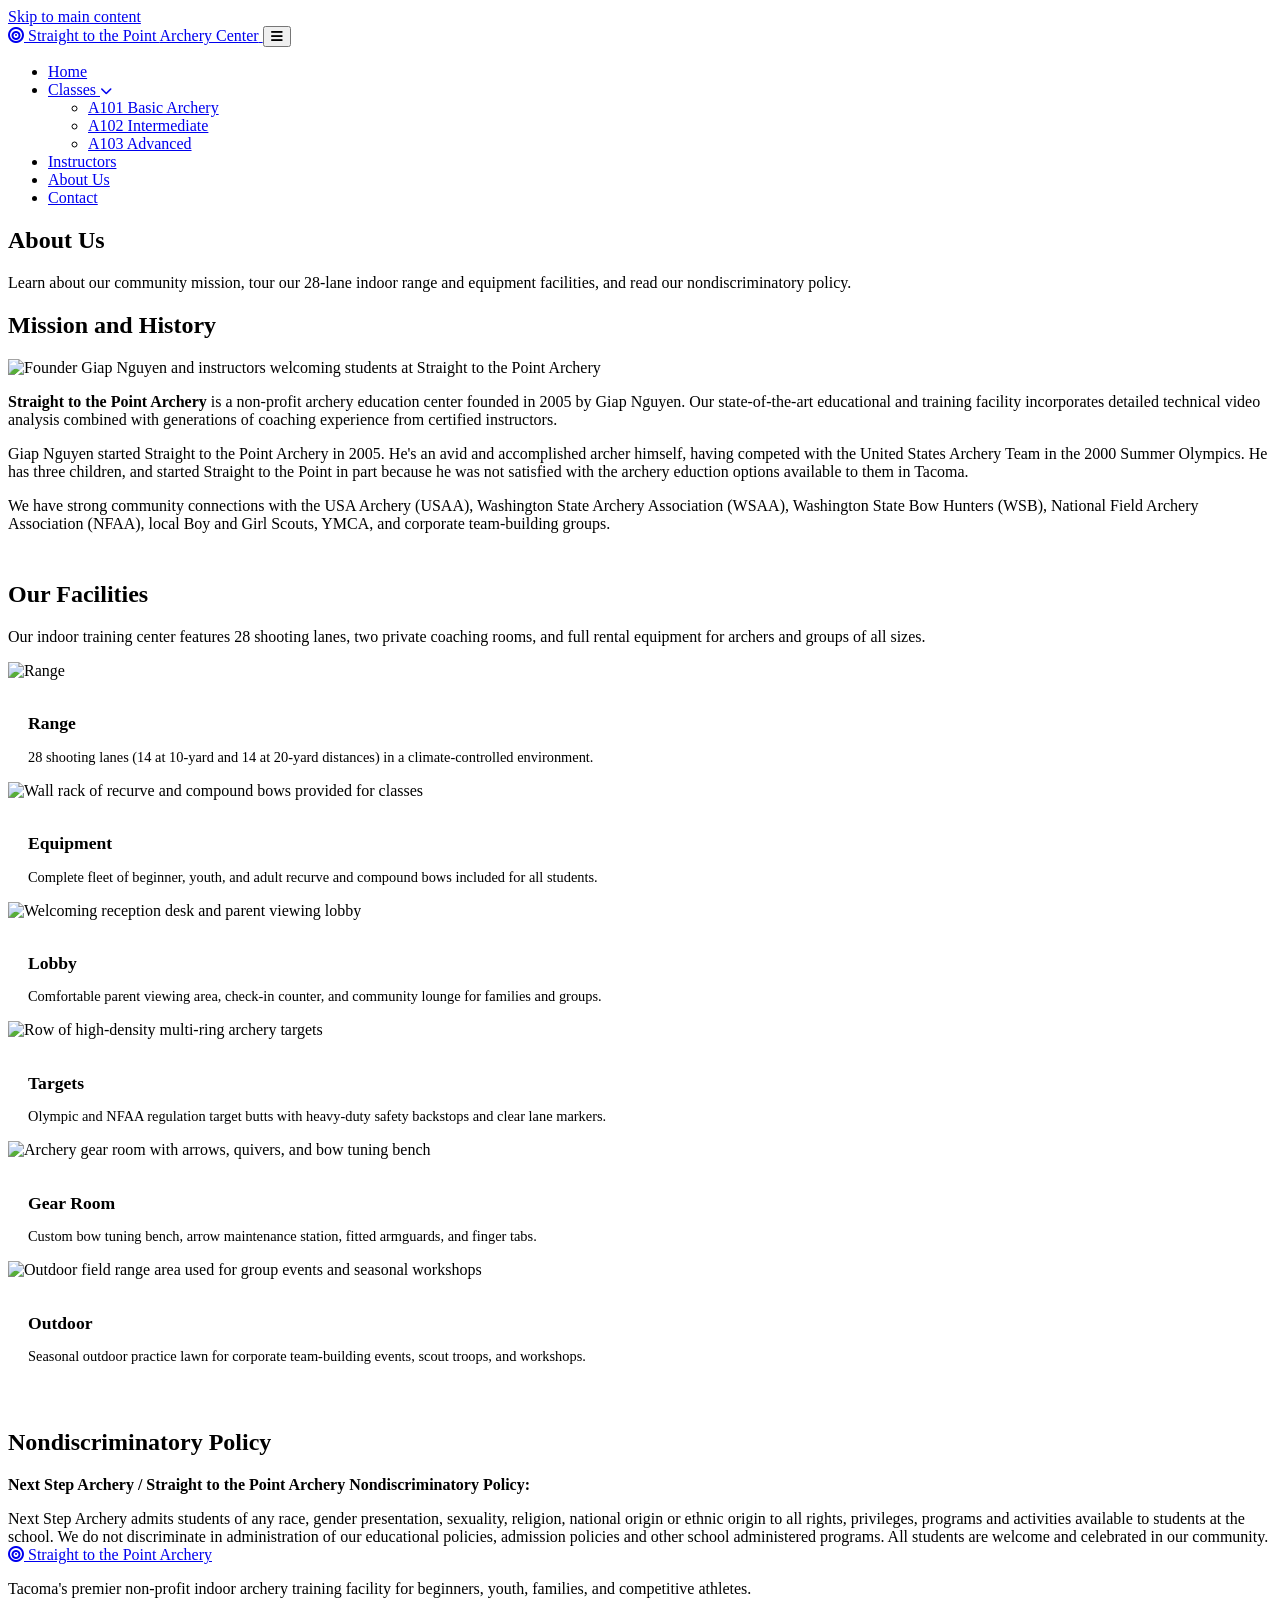
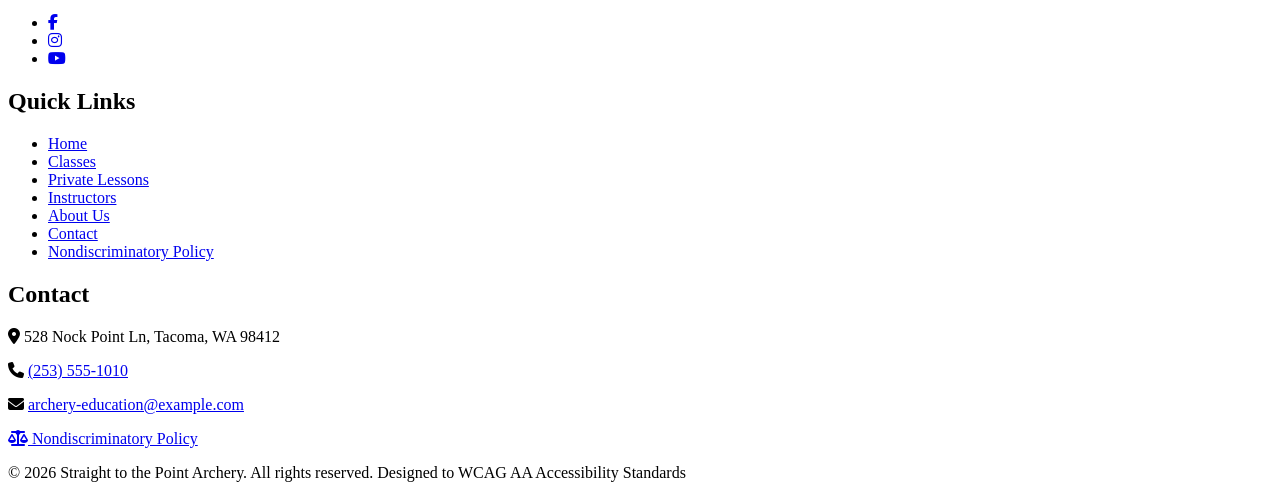
==== about.html @ 1c837aba "Initial commit" ====
<!DOCTYPE html>
<html lang="en">
<head>
  <meta charset="UTF-8">
  <meta name="viewport" content="width=device-width, initial-scale=1.0">
  <title>About Us | Straight to the Point Archery</title>
  <!-- Google Fonts: Montserrat Bold & Open Sans Regular -->
  <link rel="preconnect" href="https://fonts.googleapis.com">
  <link rel="preconnect" href="https://fonts.gstatic.com" crossorigin>
  <link href="https://fonts.googleapis.com/css2?family=Montserrat:wght@600;700&family=Open+Sans:wght@400;600;700&display=swap" rel="stylesheet">
  <!-- Font Awesome Icons -->
  <link rel="stylesheet" href="https://cdnjs.cloudflare.com/ajax/libs/font-awesome/6.5.1/css/all.min.css">
  <link rel="stylesheet" href=C:\Users\Laptop\Desktop\straight-to-the-point-archery\css\styles.css>
</head>
<body>
  <a href="#main-content" class="skip-link">Skip to main content</a>

  <!-- Header & Navigation (Consistent across all 6 pages) -->
  <header class="site-header">
    <div class="container header-inner">
      <a href="index.html" class="logo" aria-label="Straight to the Point Archery Home">
        <span class="logo-mark" aria-hidden="true"><i class="fa-solid fa-bullseye"></i></span>
        <span class="logo-text">
          Straight to the Point
          <span>Archery Center</span>
        </span>
      </a>

      <button class="menu-toggle" id="menuToggle" aria-expanded="false" aria-controls="mainNav" aria-label="Toggle navigation menu">
        <i class="fa-solid fa-bars" aria-hidden="true"></i>
      </button>

      <nav class="main-nav" id="mainNav" aria-label="Main Navigation">
        <ul>
          <li><a href="index.html">Home</a></li>
          <li class="has-dropdown">
            <a href="classes.html">Classes <i class="fa-solid fa-chevron-down" style="font-size:0.75rem;" aria-hidden="true"></i></a>
            <ul class="dropdown-menu" aria-label="Classes Submenu">
              <li><a href="classes.html#a101">A101 Basic Archery</a></li>
              <li><a href="classes.html#a102">A102 Intermediate</a></li>
              <li><a href="classes.html#a103">A103 Advanced</a></li>
            </ul>
          </li>
          <li><a href="instructors.html">Instructors</a></li>
          <li><a href="about.html" class="active" aria-current="page">About Us</a></li>
          <li><a href="contact.html">Contact</a></li>
        </ul>
      </nav>
    </div>
  </header>

  <main id="main-content">
    <section class="page-banner" aria-labelledby="about-page-title">
      <div class="container">
        <div class="page-banner-box">
          <h1 id="about-page-title">About Us</h1>
          <p>Learn about our community mission, tour our 28-lane indoor range and equipment facilities, and read our nondiscriminatory policy.</p>
        </div>
      </div>
    </section>

    <section class="section" aria-labelledby="mission-heading">
      <div class="container">
        <!-- Mission and History (Wireframe Page 6) -->
        <div class="section-header">
          <h2 id="mission-heading" class="section-title">Mission and History</h2>
        </div>

        <div class="split-block" style="margin-bottom:3rem;">
          <img src="C:\Users\Laptop\Desktop\straight-to-the-point-archery\images\mission vision.jpg" alt="Founder Giap Nguyen and instructors welcoming students at Straight to the Point Archery">
          <div>
            <p class="card-text"><strong>Straight to the Point Archery</strong> is a non-profit archery education center founded in 2005 by Giap Nguyen. Our state-of-the-art educational and training facility incorporates detailed technical video analysis combined with generations of coaching experience from certified instructors.</p>
            <p class="card-text">Giap Nguyen started Straight to the Point Archery in 2005. He's an avid and accomplished archer himself, having competed with the United States Archery Team in the 2000 Summer Olympics. He has three children, and started Straight to the Point in part because he was not satisfied with the archery eduction options available to them in Tacoma.</p>
            <p class="card-text" style="margin-bottom:0;">We have strong community connections with the USA Archery (USAA), Washington State Archery Association (WSAA), Washington State Bow Hunters (WSB), National Field Archery Association (NFAA), local Boy and Girl Scouts, YMCA, and corporate team-building groups.</p>
          </div>
        </div>

        <!-- Our Facilities Gallery (Wireframe Page 6: 3 cols on laptop & tablet, 2 on phone) -->
        <div class="section-header">
          <h2 id="facilities-heading" class="section-title">Our Facilities</h2>
          <p class="section-subtitle">Our indoor training center features 28 shooting lanes, two private coaching rooms, and full rental equipment for archers and groups of all sizes.</p>
        </div>

        <div class="grid-3 facilities-grid" style="margin-bottom:3rem;">
          <article class="card">
            <img src="c:\Users\Laptop\Desktop\straight-to-the-point-archery\images\R.jpg" alt="Range" class="card-img" style="height:170px;">
            <div class="card-body" style="padding:1rem 1.25rem;">
              <h3 class="card-title" style="margin-bottom:0.25rem; font-size:1.1rem;">Range</h3>
              <p class="card-text" style="margin-bottom:0; font-size:0.9rem;">28 shooting lanes (14 at 10-yard and 14 at 20-yard distances) in a climate-controlled environment.</p>
            </div>
          </article>

          <article class="card">
            <img src="C:\Users\Laptop\Desktop\straight-to-the-point-archery\images\equip.png" alt="Wall rack of recurve and compound bows provided for classes" class="card-img" style="height:170px;">
            <div class="card-body" style="padding:1rem 1.25rem;">
              <h3 class="card-title" style="margin-bottom:0.25rem; font-size:1.1rem;">Equipment</h3>
              <p class="card-text" style="margin-bottom:0; font-size:0.9rem;">Complete fleet of beginner, youth, and adult recurve and compound bows included for all students.</p>
            </div>
          </article>

          <article class="card">
            <img src="C:\Users\Laptop\Desktop\straight-to-the-point-archery\images\archers battlefield pickering lobby _square_.jpg" alt="Welcoming reception desk and parent viewing lobby" class="card-img" style="height:170px;">
            <div class="card-body" style="padding:1rem 1.25rem;">
              <h3 class="card-title" style="margin-bottom:0.25rem; font-size:1.1rem;">Lobby</h3>
              <p class="card-text" style="margin-bottom:0; font-size:0.9rem;">Comfortable parent viewing area, check-in counter, and community lounge for families and groups.</p>
            </div>
          </article>

          <article class="card">
            <img src="C:\Users\Laptop\Desktop\straight-to-the-point-archery\images\target.png" alt="Row of high-density multi-ring archery targets" class="card-img" style="height:170px;">
            <div class="card-body" style="padding:1rem 1.25rem;">
              <h3 class="card-title" style="margin-bottom:0.25rem; font-size:1.1rem;">Targets</h3>
              <p class="card-text" style="margin-bottom:0; font-size:0.9rem;">Olympic and NFAA regulation target butts with heavy-duty safety backstops and clear lane markers.</p>
            </div>
          </article>

          <article class="card">
            <img src="C:\Users\Laptop\Desktop\straight-to-the-point-archery\images\gear room.jpg" alt="Archery gear room with arrows, quivers, and bow tuning bench" class="card-img" style="height:170px;">
            <div class="card-body" style="padding:1rem 1.25rem;">
              <h3 class="card-title" style="margin-bottom:0.25rem; font-size:1.1rem;">Gear Room</h3>
              <p class="card-text" style="margin-bottom:0; font-size:0.9rem;">Custom bow tuning bench, arrow maintenance station, fitted armguards, and finger tabs.</p>
            </div>
          </article>

          <article class="card">
            <img src="C:\Users\Laptop\Desktop\straight-to-the-point-archery\images\outdoor.jpg" alt="Outdoor field range area used for group events and seasonal workshops" class="card-img" style="height:170px;">
            <div class="card-body" style="padding:1rem 1.25rem;">
              <h3 class="card-title" style="margin-bottom:0.25rem; font-size:1.1rem;">Outdoor</h3>
              <p class="card-text" style="margin-bottom:0; font-size:0.9rem;">Seasonal outdoor practice lawn for corporate team-building events, scout troops, and workshops.</p>
            </div>
          </article>
        </div>

        <!-- Nondiscriminatory Policy Section (Anchor #nondiscriminatory-policy) -->
        <section id="nondiscriminatory-policy" aria-labelledby="policy-heading">
          <div class="section-header">
            <h2 id="policy-heading" class="section-title">Nondiscriminatory Policy</h2>
          </div>
          <div class="policy-box">
            <p style="margin-bottom:0.75rem;"><strong>Next Step Archery / Straight to the Point Archery Nondiscriminatory Policy:</strong></p>
            <p style="margin-bottom:0;">Next Step Archery admits students of any race, gender presentation, sexuality, religion, national origin or ethnic origin to all rights, privileges, programs and activities available to students at the school. We do not discriminate in administration of our educational policies, admission policies and other school administered programs. All students are welcome and celebrated in our community.</p>
          </div>
        </section>
      </div>
    </section>
  </main>

  <!-- Site Footer (Deep Brown #5C4033) -->
  <footer class="site-footer">
    <div class="container">
      <div class="footer-grid">
        <div>
          <a href="index.html" class="footer-logo">
            <span class="logo-mark" aria-hidden="true"><i class="fa-solid fa-bullseye"></i></span>
            <span>Straight to the Point Archery</span>
          </a>
          <p>Tacoma's premier non-profit indoor archery training facility for beginners, youth, families, and competitive athletes.</p>
          <ul class="social-links" aria-label="Social Media Links">
            <li><a href="https://facebook.com" target="_blank" rel="noopener" aria-label="Follow us on Facebook"><i class="fa-brands fa-facebook-f" aria-hidden="true"></i></a></li>
            <li><a href="https://instagram.com" target="_blank" rel="noopener" aria-label="Follow us on Instagram"><i class="fa-brands fa-instagram" aria-hidden="true"></i></a></li>
            <li><a href="https://youtube.com" target="_blank" rel="noopener" aria-label="Watch our videos on YouTube"><i class="fa-brands fa-youtube" aria-hidden="true"></i></a></li>
          </ul>
        </div>

        <div>
          <h2 class="footer-heading">Quick Links</h2>
          <ul class="footer-links">
            <li><a href="index.html">Home</a></li>
            <li><a href="classes.html">Classes</a></li>
            <li><a href="private-lessons.html">Private Lessons</a></li>
            <li><a href="instructors.html">Instructors</a></li>
            <li><a href="about.html">About Us</a></li>
            <li><a href="contact.html">Contact</a></li>
            <li><a href="about.html#nondiscriminatory-policy">Nondiscriminatory Policy</a></li>
          </ul>
        </div>

        <div class="footer-contact">
          <h2 class="footer-heading">Contact</h2>
          <p><i class="fa-solid fa-location-dot" aria-hidden="true"></i> 528 Nock Point Ln, Tacoma, WA 98412</p>
          <p><i class="fa-solid fa-phone" aria-hidden="true"></i> <a href="tel:+12535551010">(253) 555-1010</a></p>
          <p><i class="fa-solid fa-envelope" aria-hidden="true"></i> <a href="mailto:archery-education@example.com">archery-education@example.com</a></p>
          <p style="margin-top:0.65rem;"><a href="about.html#nondiscriminatory-policy"><i class="fa-solid fa-scale-balanced" aria-hidden="true"></i> Nondiscriminatory Policy</a></p>
        </div>
      </div>

      <div class="footer-bottom">
        <span>&copy; 2026 Straight to the Point Archery. All rights reserved.</span>
        <span>Designed to WCAG AA Accessibility Standards</span>
      </div>
    </div>
  </footer>

  <script>
    const menuToggle = document.getElementById('menuToggle');
    const mainNav = document.getElementById('mainNav');
    if (menuToggle && mainNav) {
      menuToggle.addEventListener('click', () => {
        const isOpen = mainNav.classList.toggle('open');
        menuToggle.setAttribute('aria-expanded', isOpen ? 'true' : 'false');
        menuToggle.innerHTML = isOpen
          ? '<i class="fa-solid fa-xmark" aria-hidden="true"></i>'
          : '<i class="fa-solid fa-bars" aria-hidden="true"></i>';
      });
    }

  </script>
</body>
</html>
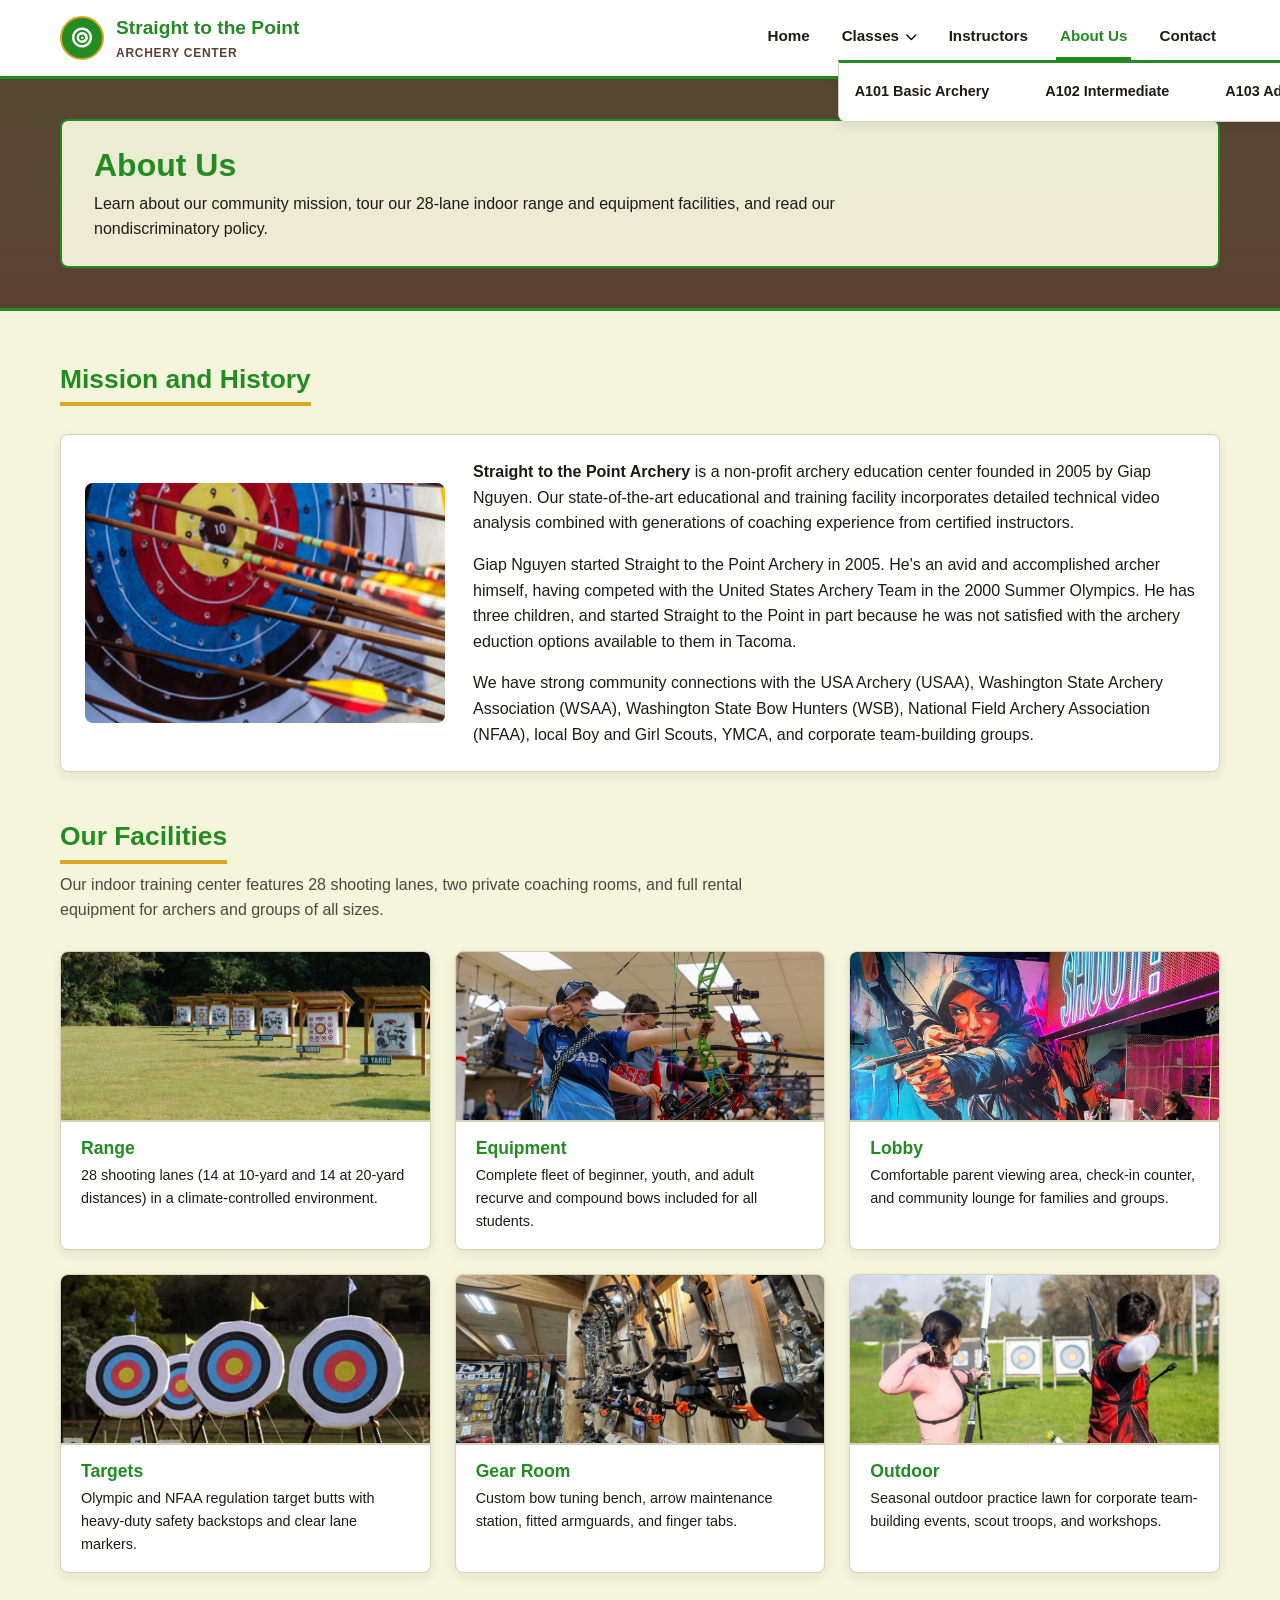
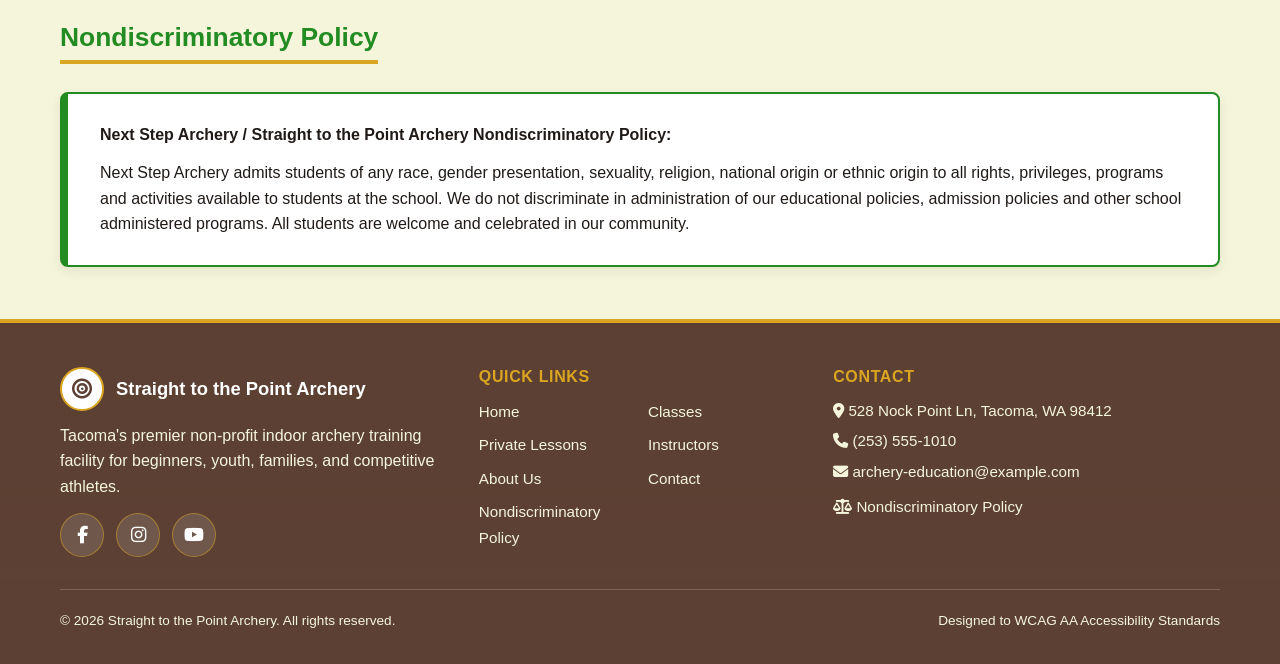
==== commit ae12604f: "Update website" ====
--- a/about.html
+++ b/about.html
@@ -10,7 +10,7 @@
   <link href="https://fonts.googleapis.com/css2?family=Montserrat:wght@600;700&family=Open+Sans:wght@400;600;700&display=swap" rel="stylesheet">
   <!-- Font Awesome Icons -->
   <link rel="stylesheet" href="https://cdnjs.cloudflare.com/ajax/libs/font-awesome/6.5.1/css/all.min.css">
-  <link rel="stylesheet" href=C:\Users\Laptop\Desktop\straight-to-the-point-archery\css\styles.css>
+  <link rel="stylesheet" href=css\styles.css>
 </head>
 <body>
   <a href="#main-content" class="skip-link">Skip to main content</a>
@@ -67,7 +67,7 @@
         </div>
 
         <div class="split-block" style="margin-bottom:3rem;">
-          <img src="C:\Users\Laptop\Desktop\straight-to-the-point-archery\images\mission vision.jpg" alt="Founder Giap Nguyen and instructors welcoming students at Straight to the Point Archery">
+          <img src="images\mission vision.jpg" alt="Founder Giap Nguyen and instructors welcoming students at Straight to the Point Archery">
           <div>
             <p class="card-text"><strong>Straight to the Point Archery</strong> is a non-profit archery education center founded in 2005 by Giap Nguyen. Our state-of-the-art educational and training facility incorporates detailed technical video analysis combined with generations of coaching experience from certified instructors.</p>
             <p class="card-text">Giap Nguyen started Straight to the Point Archery in 2005. He's an avid and accomplished archer himself, having competed with the United States Archery Team in the 2000 Summer Olympics. He has three children, and started Straight to the Point in part because he was not satisfied with the archery eduction options available to them in Tacoma.</p>
@@ -83,7 +83,7 @@
 
         <div class="grid-3 facilities-grid" style="margin-bottom:3rem;">
           <article class="card">
-            <img src="c:\Users\Laptop\Desktop\straight-to-the-point-archery\images\R.jpg" alt="Range" class="card-img" style="height:170px;">
+            <img src="images\R.jpg" alt="Range" class="card-img" style="height:170px;">
             <div class="card-body" style="padding:1rem 1.25rem;">
               <h3 class="card-title" style="margin-bottom:0.25rem; font-size:1.1rem;">Range</h3>
               <p class="card-text" style="margin-bottom:0; font-size:0.9rem;">28 shooting lanes (14 at 10-yard and 14 at 20-yard distances) in a climate-controlled environment.</p>
@@ -91,7 +91,7 @@
           </article>
 
           <article class="card">
-            <img src="C:\Users\Laptop\Desktop\straight-to-the-point-archery\images\equip.png" alt="Wall rack of recurve and compound bows provided for classes" class="card-img" style="height:170px;">
+            <img src="images\equip.png" alt="Wall rack of recurve and compound bows provided for classes" class="card-img" style="height:170px;">
             <div class="card-body" style="padding:1rem 1.25rem;">
               <h3 class="card-title" style="margin-bottom:0.25rem; font-size:1.1rem;">Equipment</h3>
               <p class="card-text" style="margin-bottom:0; font-size:0.9rem;">Complete fleet of beginner, youth, and adult recurve and compound bows included for all students.</p>
@@ -99,7 +99,7 @@
           </article>
 
           <article class="card">
-            <img src="C:\Users\Laptop\Desktop\straight-to-the-point-archery\images\archers battlefield pickering lobby _square_.jpg" alt="Welcoming reception desk and parent viewing lobby" class="card-img" style="height:170px;">
+            <img src="images\archers battlefield pickering lobby _square_.jpg" alt="Welcoming reception desk and parent viewing lobby" class="card-img" style="height:170px;">
             <div class="card-body" style="padding:1rem 1.25rem;">
               <h3 class="card-title" style="margin-bottom:0.25rem; font-size:1.1rem;">Lobby</h3>
               <p class="card-text" style="margin-bottom:0; font-size:0.9rem;">Comfortable parent viewing area, check-in counter, and community lounge for families and groups.</p>
@@ -107,7 +107,7 @@
           </article>
 
           <article class="card">
-            <img src="C:\Users\Laptop\Desktop\straight-to-the-point-archery\images\target.png" alt="Row of high-density multi-ring archery targets" class="card-img" style="height:170px;">
+            <img src="images\target.png" alt="Row of high-density multi-ring archery targets" class="card-img" style="height:170px;">
             <div class="card-body" style="padding:1rem 1.25rem;">
               <h3 class="card-title" style="margin-bottom:0.25rem; font-size:1.1rem;">Targets</h3>
               <p class="card-text" style="margin-bottom:0; font-size:0.9rem;">Olympic and NFAA regulation target butts with heavy-duty safety backstops and clear lane markers.</p>
@@ -115,7 +115,7 @@
           </article>
 
           <article class="card">
-            <img src="C:\Users\Laptop\Desktop\straight-to-the-point-archery\images\gear room.jpg" alt="Archery gear room with arrows, quivers, and bow tuning bench" class="card-img" style="height:170px;">
+            <img src="images\gear room.jpg" alt="Archery gear room with arrows, quivers, and bow tuning bench" class="card-img" style="height:170px;">
             <div class="card-body" style="padding:1rem 1.25rem;">
               <h3 class="card-title" style="margin-bottom:0.25rem; font-size:1.1rem;">Gear Room</h3>
               <p class="card-text" style="margin-bottom:0; font-size:0.9rem;">Custom bow tuning bench, arrow maintenance station, fitted armguards, and finger tabs.</p>
@@ -123,7 +123,7 @@
           </article>
 
           <article class="card">
-            <img src="C:\Users\Laptop\Desktop\straight-to-the-point-archery\images\outdoor.jpg" alt="Outdoor field range area used for group events and seasonal workshops" class="card-img" style="height:170px;">
+            <img src="images\outdoor.jpg" alt="Outdoor field range area used for group events and seasonal workshops" class="card-img" style="height:170px;">
             <div class="card-body" style="padding:1rem 1.25rem;">
               <h3 class="card-title" style="margin-bottom:0.25rem; font-size:1.1rem;">Outdoor</h3>
               <p class="card-text" style="margin-bottom:0; font-size:0.9rem;">Seasonal outdoor practice lawn for corporate team-building events, scout troops, and workshops.</p>
